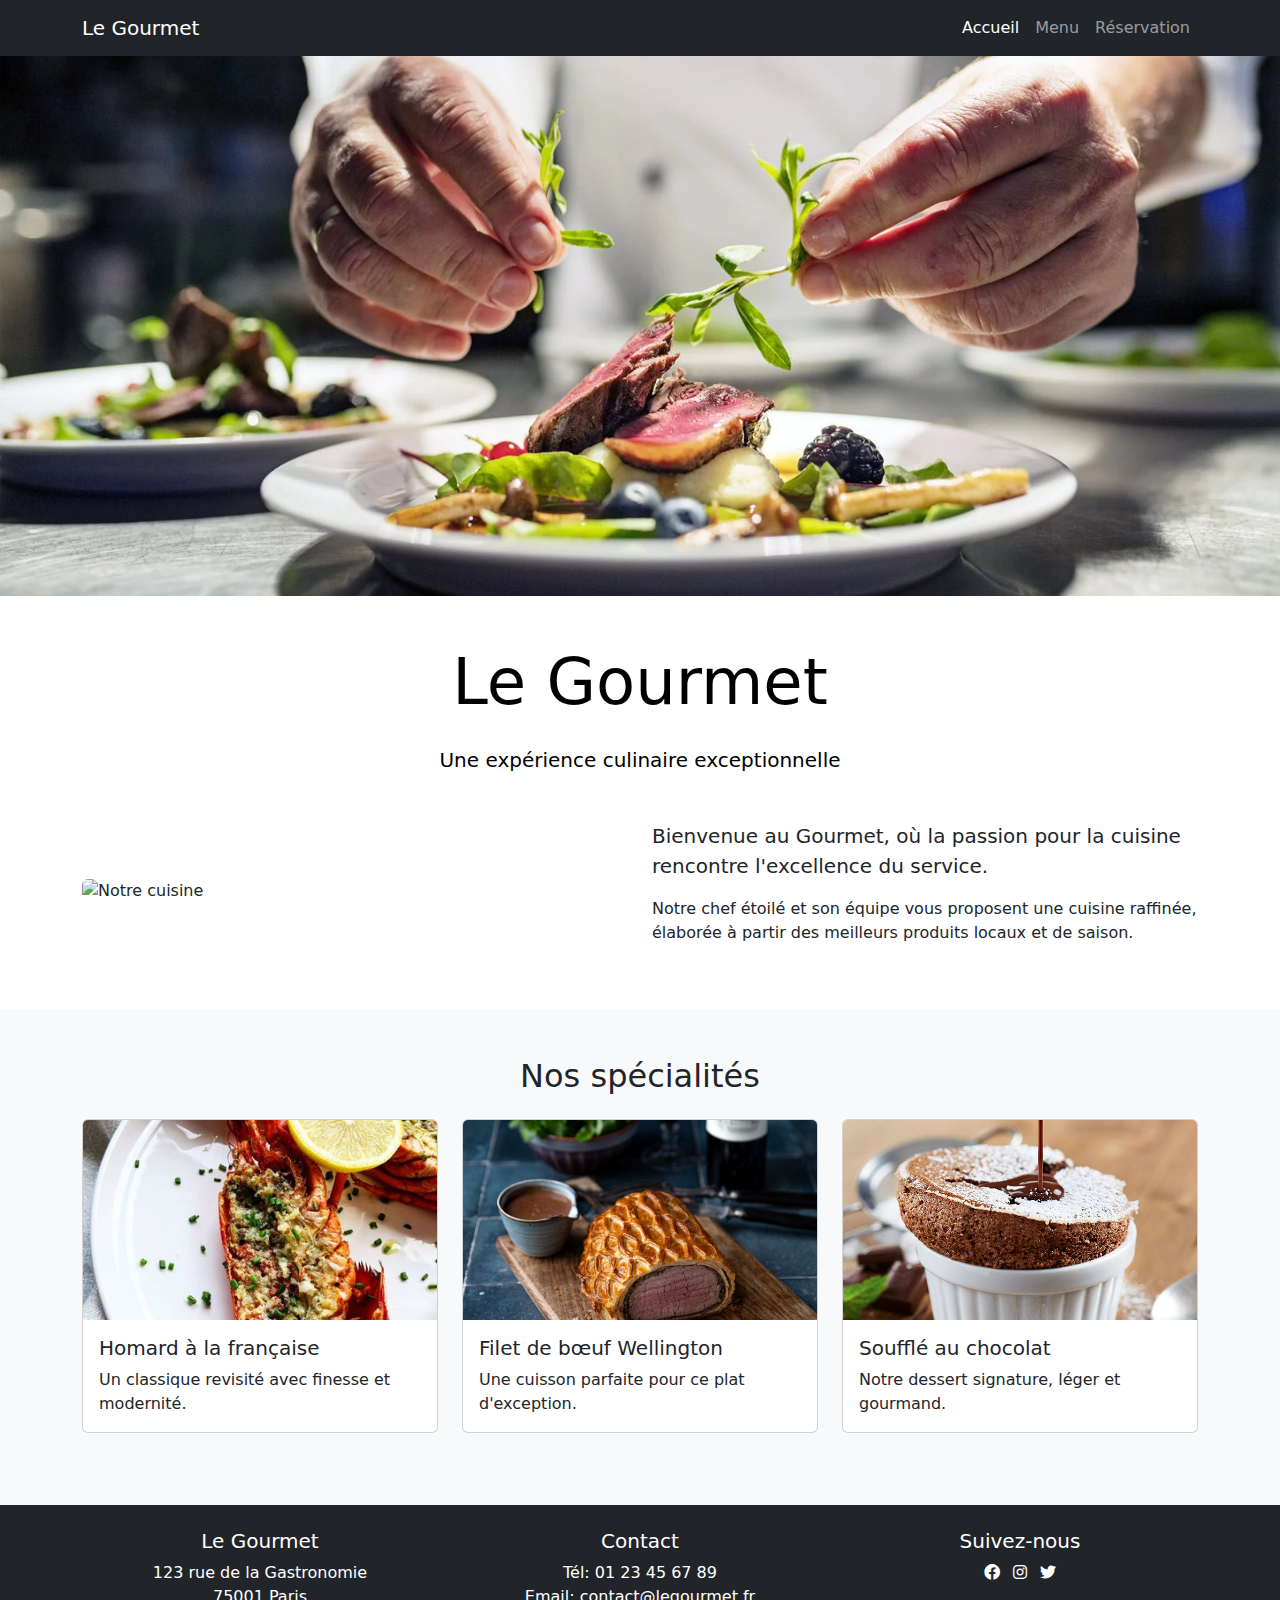
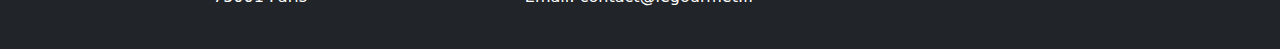
==== index.html @ c639a952 "Site Resto Gastro" ====
<!DOCTYPE html>
<html lang="fr">
<head>
    <meta charset="UTF-8">
    <meta name="viewport" content="width=device-width, initial-scale=1.0">
    <title>Le Gourmet - Restaurant</title>
    <link href="https://cdn.jsdelivr.net/npm/bootstrap@5.3.0/dist/css/bootstrap.min.css" rel="stylesheet">
    <link rel="stylesheet" href="https://cdnjs.cloudflare.com/ajax/libs/font-awesome/6.0.0/css/all.min.css">
    <link href="https://fonts.googleapis.com/css2?family=Playfair+Display:wght@700&display=swap" rel="stylesheet">
    <link rel="stylesheet" href="assets/css/style.css">
    <style>
        .hero-section {
            background: linear-gradient(rgba(0,0,0,0.5), rgba(0,0,0,0.5)), url('https://source.unsplash.com/1600x900/?restaurant') center/cover;
            height: 60vh;
            display: flex;
            align-items: center;
            justify-content: center;
            color: white;
            text-align: center;
        }
        .speciality-card {
            transition: transform 0.3s;
        }
        .speciality-card:hover {
            transform: translateY(-5px);
        }
    </style>
</head>
<body>
    <!-- Navigation -->
    <nav class="navbar navbar-expand-lg navbar-dark bg-dark">
        <div class="container">
            <a class="navbar-brand" href="#">Le Gourmet</a>
            <button class="navbar-toggler" type="button" data-bs-toggle="collapse" data-bs-target="#navbarNav">
                <span class="navbar-toggler-icon"></span>
            </button>
            <div class="collapse navbar-collapse" id="navbarNav">
                <ul class="navbar-nav ms-auto">
                    <li class="nav-item">
                        <a class="nav-link active" href="index.html">Accueil</a>
                    </li>
                    <li class="nav-item">
                        <a class="nav-link" href="menu.html">Menu</a>
                    </li>
                    <li class="nav-item">
                        <a class="nav-link" href="reservation.html">Réservation</a>
                    </li>
                </ul>
            </div>
        </div>
    </nav>

    <!-- Hero Section -->
    <section class="hero-section" style="background: url('assets/img/cuisine.webp') center/cover; height: 60vh;"></section>

    <!-- À propos Section -->
    <section class="py-5">
        <div class="container">
            <!-- Titre centré avec du padding -->
            <h1 class="display-3 mb-4 text-center" style="color: black;">Le Gourmet</h1>
            <p class="lead text-center" style="color: black; padding-bottom: 30px;">Une expérience culinaire exceptionnelle</p>

            <!-- Contenu de la section avec une rangée alignée -->
            <div class="row align-items-center">
                <div class="col-lg-6">
                    <img src="https://source.unsplash.com/600x400/?cooking" alt="Notre cuisine" class="img-fluid rounded">
                </div>
                <div class="col-lg-6">
                    <p class="lead">Bienvenue au Gourmet, où la passion pour la cuisine rencontre l'excellence du service.</p>
                    <p>Notre chef étoilé et son équipe vous proposent une cuisine raffinée, élaborée à partir des meilleurs produits locaux et de saison.</p>
                </div>
            </div>
        </div>
    </section>

    <!-- Nos spécialités -->
    <section class="bg-light py-5">
        <div class="container">
            <h2 class="text-center mb-4">Nos spécialités</h2>
            <div class="row">
                <div class="col-md-4 mb-4">
                    <div class="card speciality-card">
                        <img src="assets/img/homard.jpg" class="card-img-top" alt="Spécialité 1">
                        <div class="card-body">
                            <h5 class="card-title">Homard à la française</h5>
                            <p class="card-text">Un classique revisité avec finesse et modernité.</p>
                        </div>
                    </div>
                </div>
                <div class="col-md-4 mb-4">
                    <div class="card speciality-card">
                        <img src="assets/img/wellington.jpg" class="card-img-top" alt="Spécialité 2">
                        <div class="card-body">
                            <h5 class="card-title">Filet de bœuf Wellington</h5>
                            <p class="card-text">Une cuisson parfaite pour ce plat d'exception.</p>
                        </div>
                    </div>
                </div>
                <div class="col-md-4 mb-4">
                    <div class="card speciality-card">
                        <img src="assets/img/souffle-chocolat.jpg" class="card-img-top" alt="Spécialité 3">
                        <div class="card-body">
                            <h5 class="card-title">Soufflé au chocolat</h5>
                            <p class="card-text">Notre dessert signature, léger et gourmand.</p>
                        </div>
                    </div>
                </div>
            </div>
        </div>
    </section>

    <!-- Footer -->
    <!-- Footer -->
    <footer class="bg-dark text-white py-4">
        <div class="container">
            <div class="row justify-content-center">
                <div class="col-md-4 text-center">
                    <h5>Le Gourmet</h5>
                    <p>123 rue de la Gastronomie<br>75001 Paris</p>
                </div>
                <div class="col-md-4 text-center">
                    <h5>Contact</h5>
                    <p>Tél: 01 23 45 67 89<br>Email: contact@legourmet.fr</p>
                </div>
                <div class="col-md-4 text-center">
                    <h5>Suivez-nous</h5>
                    <div class="social-links">
                        <a href="#" class="text-white me-2"><i class="fab fa-facebook"></i></a>
                        <a href="#" class="text-white me-2"><i class="fab fa-instagram"></i></a>
                        <a href="#" class="text-white"><i class="fab fa-twitter"></i></a>
                    </div>
                </div>
            </div>
        </div>
    </footer>


    <script src="https://cdn.jsdelivr.net/npm/bootstrap@5.3.0/dist/js/bootstrap.bundle.min.js"></script>
</body>
</html>
---- assets/css/style.css ----
.speciality-card img {
    height: 200px;
    object-fit: cover;
}
.card-text {
    min-height: 48px;
}
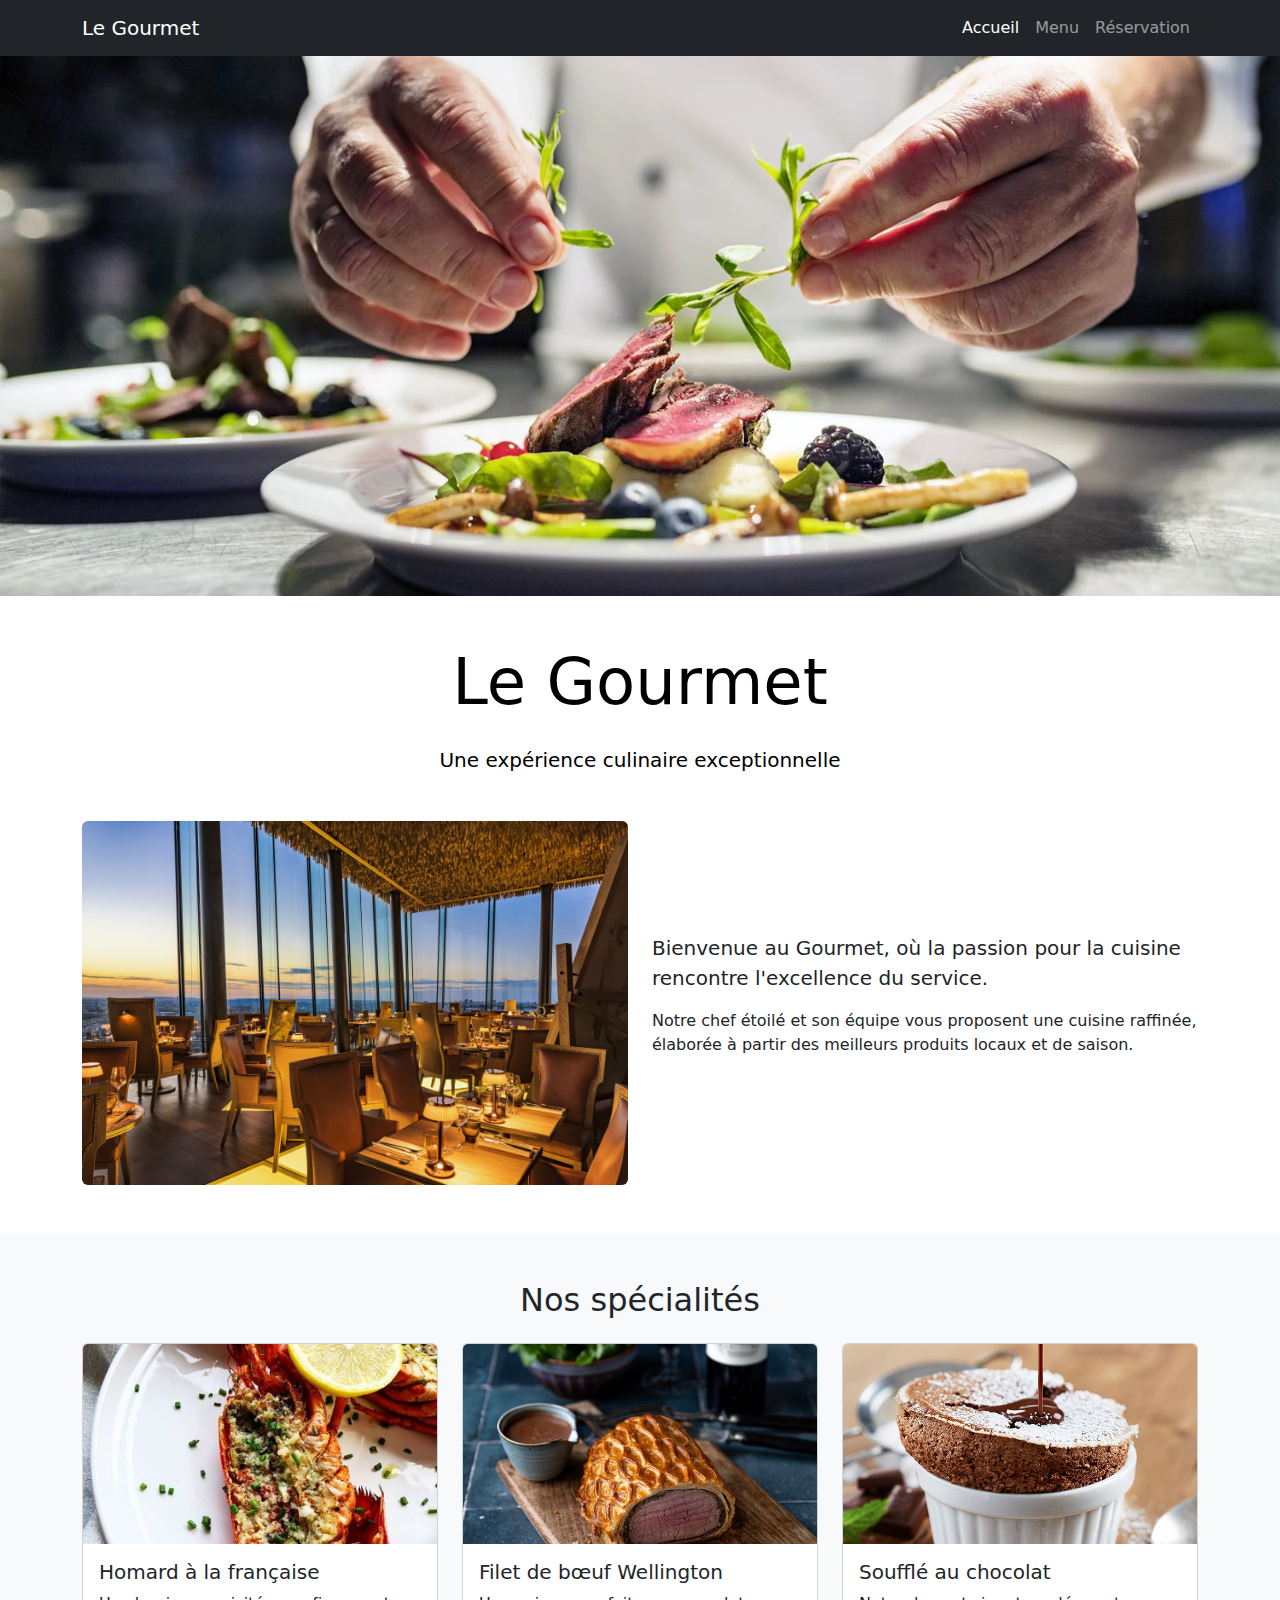
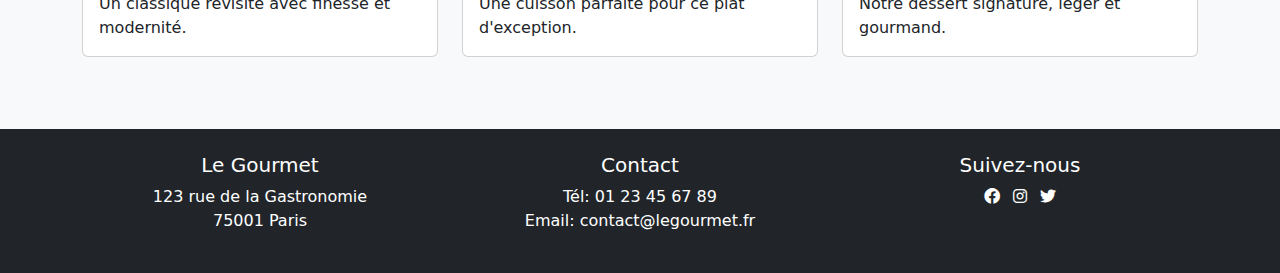
==== commit d3314093: "Update" ====
--- a/index.html
+++ b/index.html
@@ -63,7 +63,7 @@
             <!-- Contenu de la section avec une rangée alignée -->
             <div class="row align-items-center">
                 <div class="col-lg-6">
-                    <img src="https://source.unsplash.com/600x400/?cooking" alt="Notre cuisine" class="img-fluid rounded">
+                    <img src="assets/img/restaurant.jpg" alt="Notre cuisine" class="img-fluid rounded">
                 </div>
                 <div class="col-lg-6">
                     <p class="lead">Bienvenue au Gourmet, où la passion pour la cuisine rencontre l'excellence du service.</p>
--- a/assets/css/style.css
+++ b/assets/css/style.css
@@ -5,3 +5,9 @@
 .card-text {
     min-height: 48px;
 }
+
+
+
+
+
+
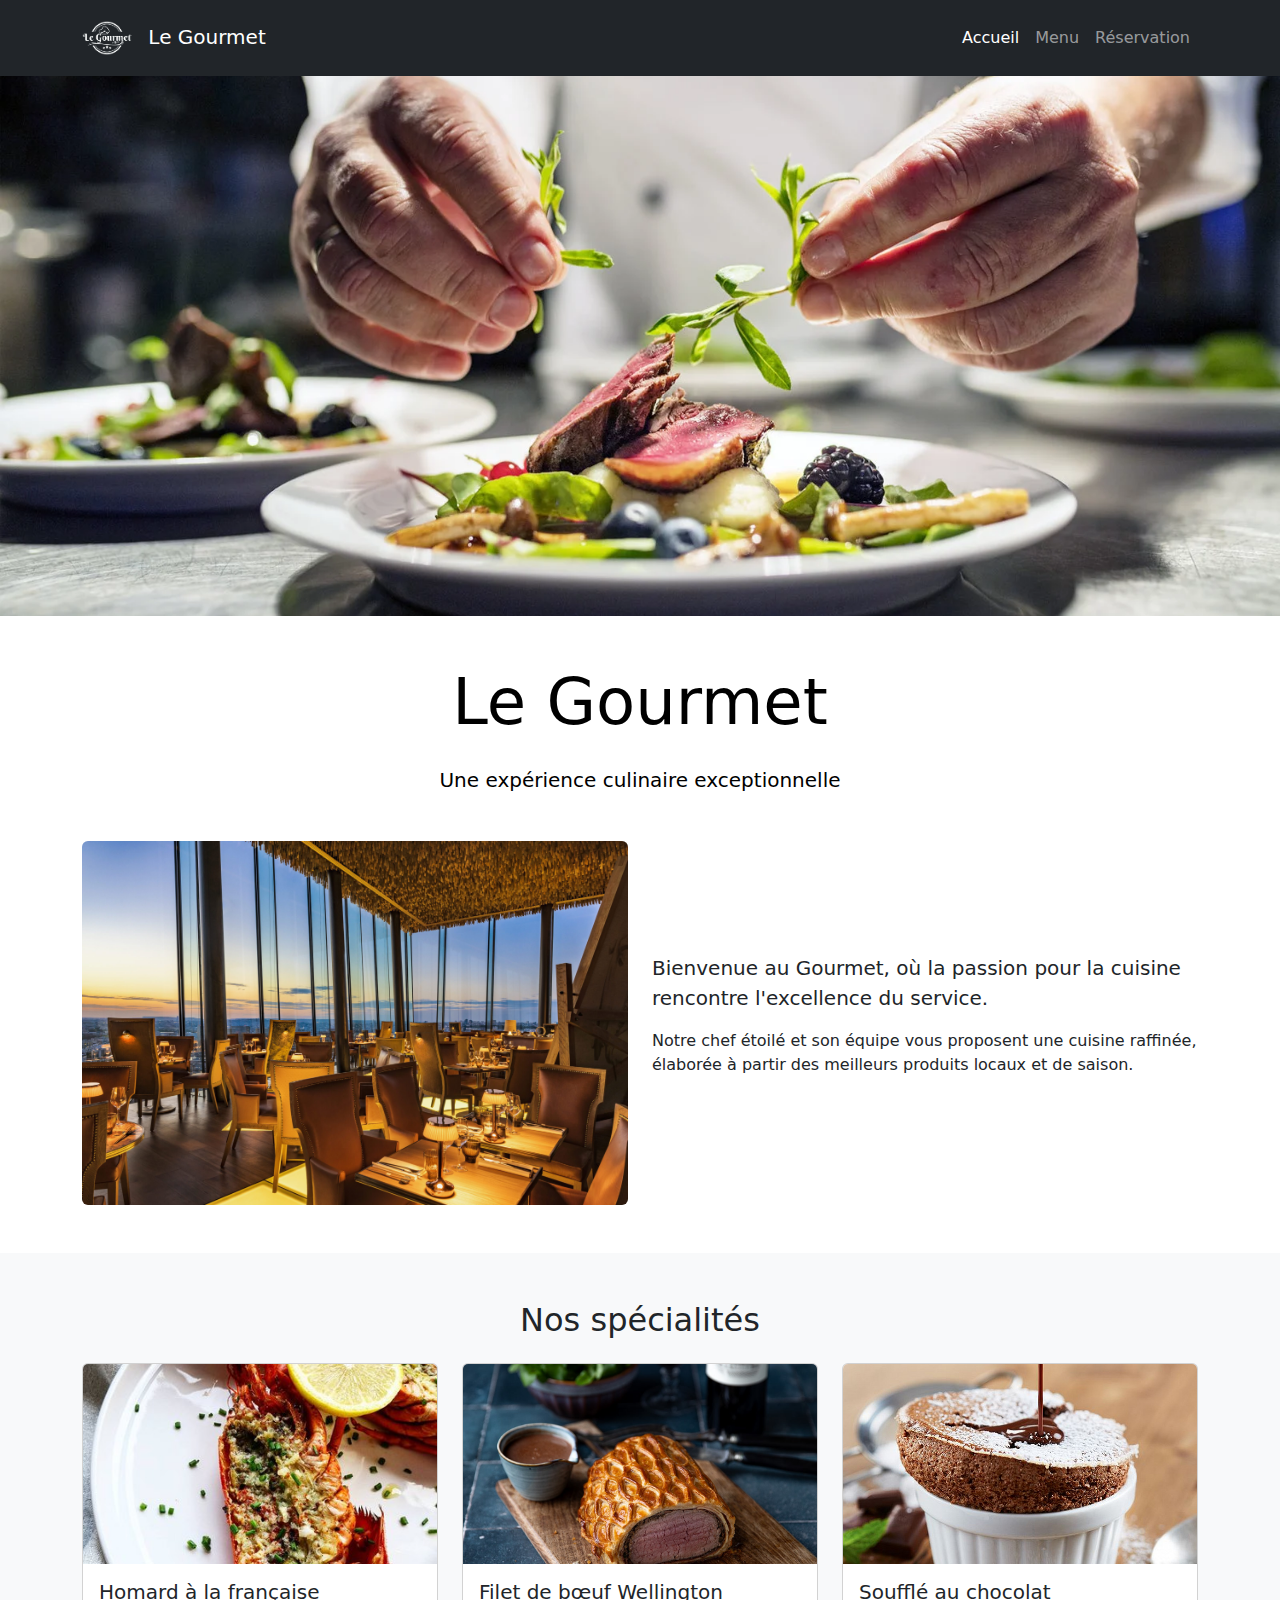
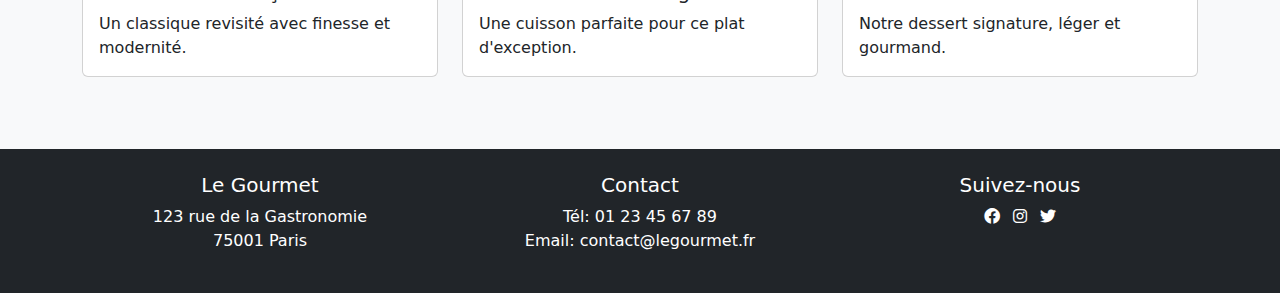
==== commit dbb349e1: "Update" ====
--- a/index.html
+++ b/index.html
@@ -8,6 +8,7 @@
     <link rel="stylesheet" href="https://cdnjs.cloudflare.com/ajax/libs/font-awesome/6.0.0/css/all.min.css">
     <link href="https://fonts.googleapis.com/css2?family=Playfair+Display:wght@700&display=swap" rel="stylesheet">
     <link rel="stylesheet" href="assets/css/style.css">
+    <link rel="icon" href="assets/img/favicon.png" type="image/x-icon">
     <style>
         .hero-section {
             background: linear-gradient(rgba(0,0,0,0.5), rgba(0,0,0,0.5)), url('https://source.unsplash.com/1600x900/?restaurant') center/cover;
@@ -30,7 +31,10 @@
     <!-- Navigation -->
     <nav class="navbar navbar-expand-lg navbar-dark bg-dark">
         <div class="container">
-            <a class="navbar-brand" href="#">Le Gourmet</a>
+            <a class="navbar-brand" href="index.html">
+                <img src="assets/img/logo.png" alt="Logo" style="max-height: 50px; margin-right: 10px;">
+                Le Gourmet
+            </a>
             <button class="navbar-toggler" type="button" data-bs-toggle="collapse" data-bs-target="#navbarNav">
                 <span class="navbar-toggler-icon"></span>
             </button>
